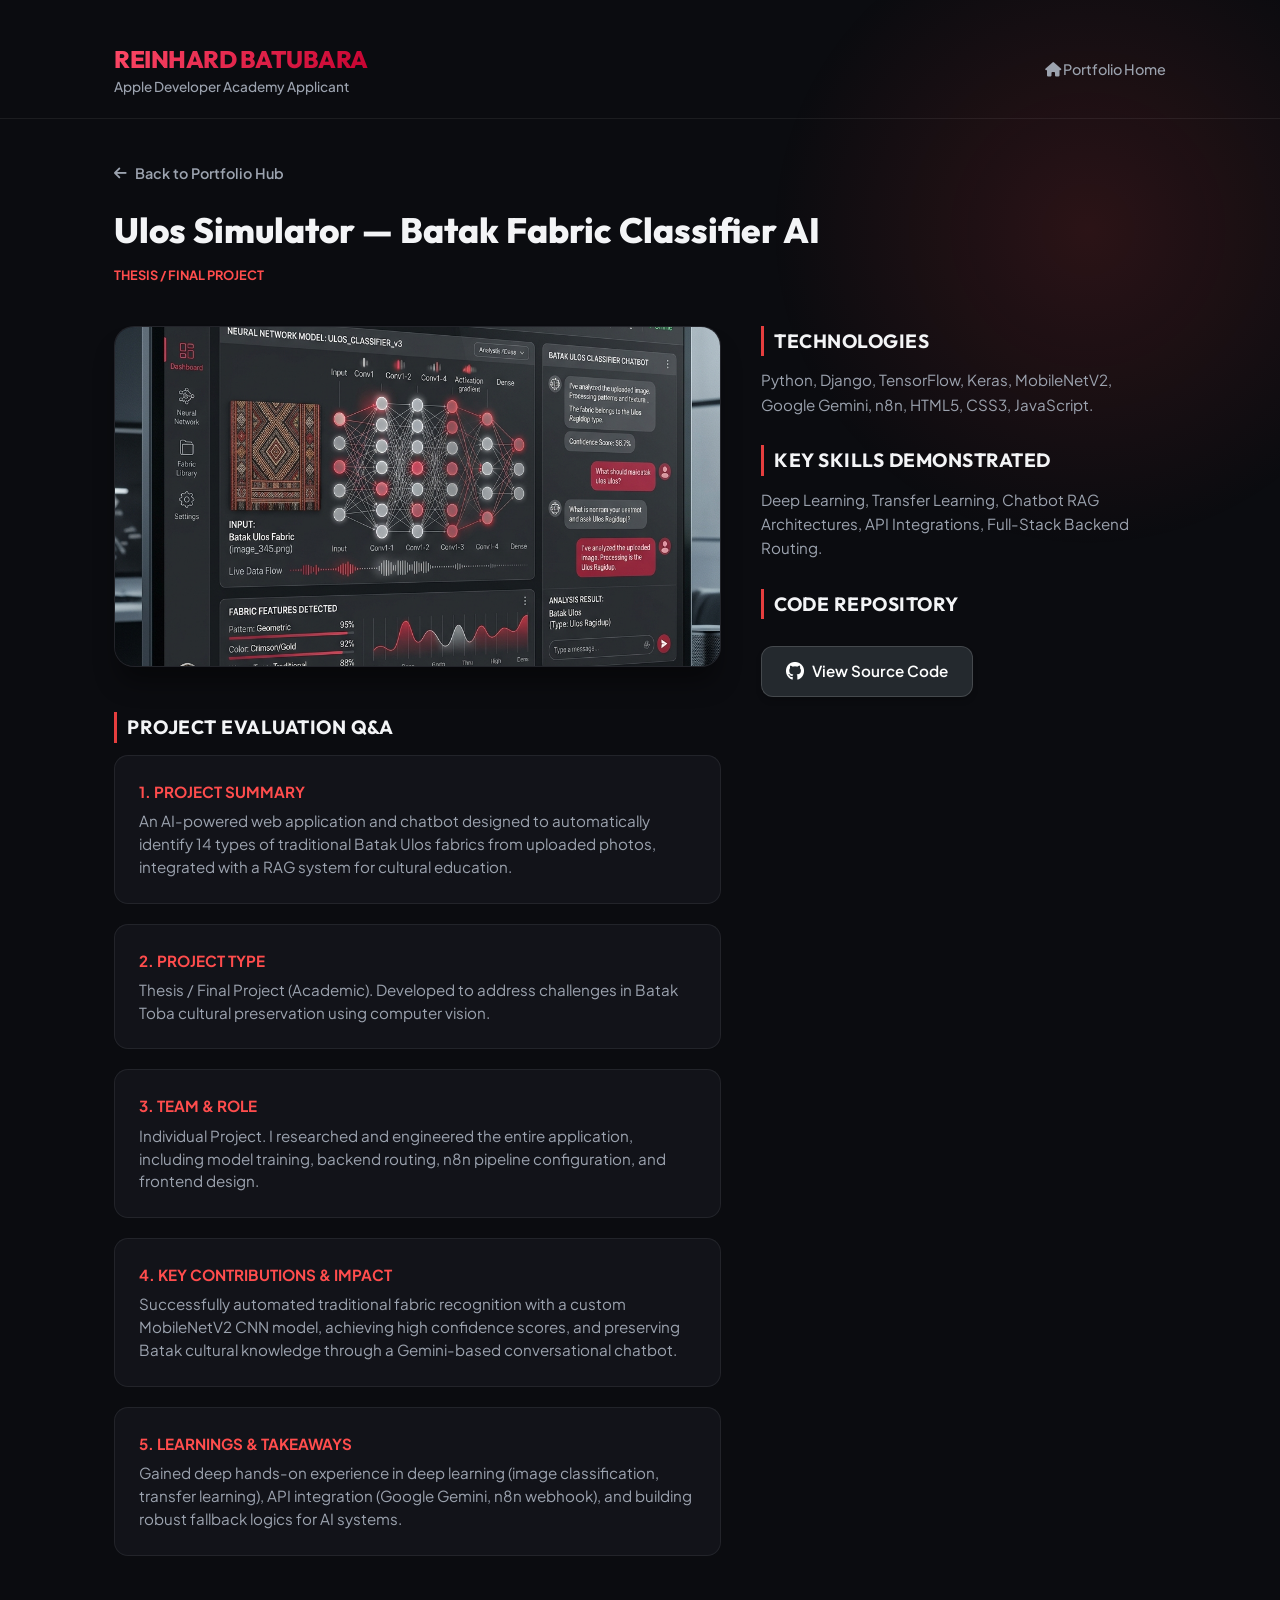
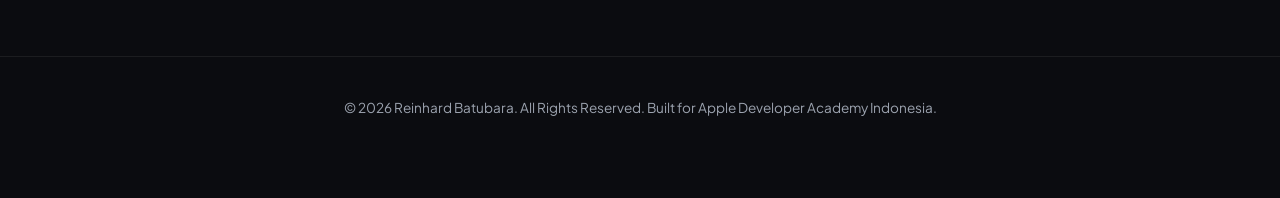
==== project1.html @ 29397d7a "Deploy premium CV & Project Portfolio website for Apple Developer Academy" ====
<!DOCTYPE html>
<html lang="en">
<head>
  <meta charset="UTF-8">
  <meta name="viewport" content="width=device-width, initial-scale=1.0">
  <title>Project 1: Ulos Simulator — Reinhard Batubara</title>
  <link rel="stylesheet" href="style.css">
  <link rel="stylesheet" href="https://cdnjs.cloudflare.com/ajax/libs/font-awesome/6.4.0/css/all.min.css">
</head>
<body>
  <div class="bg-glow"></div>

  <header>
    <div class="container header-inner">
      <div>
        <div class="logo">REINHARD BATUBARA</div>
        <div class="logo-sub">Apple Developer Academy Applicant</div>
      </div>
      <div class="social-links">
        <a href="index.html"><i class="fas fa-home"></i> Portfolio Home</a>
      </div>
    </div>
  </header>

  <main class="container">
    <!-- Back Button -->
    <a href="index.html" class="btn-back"><i class="fas fa-arrow-left" style="margin-right: 8px;"></i> Back to Portfolio Hub</a>

    <div class="detail-title">Ulos Simulator — Batak Fabric Classifier AI</div>
    <div class="detail-tag">Thesis / Final Project</div>

    <div class="detail-layout">
      <!-- Main Content (Left) -->
      <div class="detail-main">
        <div class="mockup-container">
          <img src="assets/project1_mockup.jpg" alt="Ulos Simulator Mockup" onerror="this.src='https://images.unsplash.com/photo-1542831371-29b0f74f9713?w=800';">
        </div>

        <h3 class="section-title" style="margin-top: 15px;">Project Evaluation Q&A</h3>
        
        <!-- QA 1: Summary -->
        <div class="qa-card">
          <div class="qa-title">1. Project Summary</div>
          <div class="qa-desc">An AI-powered web application and chatbot designed to automatically identify 14 types of traditional Batak Ulos fabrics from uploaded photos, integrated with a RAG system for cultural education.</div>
        </div>

        <!-- QA 2: Project Type -->
        <div class="qa-card">
          <div class="qa-title">2. Project Type</div>
          <div class="qa-desc">Thesis / Final Project (Academic). Developed to address challenges in Batak Toba cultural preservation using computer vision.</div>
        </div>

        <!-- QA 3: Team & Role -->
        <div class="qa-card">
          <div class="qa-title">3. Team & Role</div>
          <div class="qa-desc">Individual Project. I researched and engineered the entire application, including model training, backend routing, n8n pipeline configuration, and frontend design.</div>
        </div>

        <!-- QA 4: Contributions & Impact -->
        <div class="qa-card">
          <div class="qa-title">4. Key Contributions & Impact</div>
          <div class="qa-desc">Successfully automated traditional fabric recognition with a custom MobileNetV2 CNN model, achieving high confidence scores, and preserving Batak cultural knowledge through a Gemini-based conversational chatbot.</div>
        </div>

        <!-- QA 5: Learnings -->
        <div class="qa-card">
          <div class="qa-title">5. Learnings & Takeaways</div>
          <div class="qa-desc">Gained deep hands-on experience in deep learning (image classification, transfer learning), API integration (Google Gemini, n8n webhook), and building robust fallback logics for AI systems.</div>
        </div>
      </div>

      <!-- Sidebar (Right) -->
      <div>
        <h3 class="section-title">Technologies</h3>
        <p class="section-content">
          Python, Django, TensorFlow, Keras, MobileNetV2, Google Gemini, n8n, HTML5, CSS3, JavaScript.
        </p>

        <h3 class="section-title">Key Skills Demonstrated</h3>
        <p class="section-content">
          Deep Learning, Transfer Learning, Chatbot RAG Architectures, API Integrations, Full-Stack Backend Routing.
        </p>

        <h3 class="section-title">Code Repository</h3>
        <a href="https://github.com/ReinhardBatubara/Ulos_Simulator" target="_blank" class="btn-github">
          <i class="fab fa-github" style="font-size: 1.15rem;"></i> View Source Code
        </a>
      </div>
    </div>
  </main>

  <footer>
    <div class="container">
      <p>&copy; 2026 Reinhard Batubara. All Rights Reserved. Built for Apple Developer Academy Indonesia.</p>
    </div>
  </footer>
</body>
</html>
---- style.css ----
@import url('https://fonts.googleapis.com/css2?family=Outfit:wght@300;400;500;600;700;800&family=Plus+Jakarta+Sans:wght@300;400;500;600;700&display=swap');

:root {
  --bg-dark: #0B0C10;
  --bg-surface: rgba(22, 24, 30, 0.7);
  --border-color: rgba(255, 255, 255, 0.07);
  --text-primary: #F3F4F6;
  --text-secondary: #9CA3AF;
  
  /* Crimson Red theme */
  --accent-red: #E53E3E;
  --accent-bright: #FF4D4D;
  --accent-glow: rgba(229, 62, 62, 0.15);
  --red-gradient: linear-gradient(135deg, #FF4B68 0%, #C5002F 100%);
  --gray-gradient: linear-gradient(135deg, #242730 0%, #16181F 100%);
  
  --font-heading: 'Outfit', sans-serif;
  --font-body: 'Plus Jakarta Sans', sans-serif;
  --shadow-sm: 0 4px 6px -1px rgba(0, 0, 0, 0.2);
  --shadow-lg: 0 20px 25px -5px rgba(0, 0, 0, 0.4);
  --transition-smooth: all 0.35s cubic-bezier(0.4, 0, 0.2, 1);
}

* {
  box-sizing: border-box;
  margin: 0;
  padding: 0;
}

body {
  background-color: var(--bg-dark);
  color: var(--text-primary);
  font-family: var(--font-body);
  line-height: 1.6;
  overflow-x: hidden;
  padding-bottom: 60px;
}

/* Background animated glow effect */
.bg-glow {
  position: fixed;
  top: -10%;
  right: -10%;
  width: 50vw;
  height: 50vw;
  background: radial-gradient(circle, var(--accent-glow) 0%, rgba(11, 12, 16, 0) 70%);
  z-index: -1;
  pointer-events: none;
  border-radius: 50%;
  animation: float-glow 20s infinite alternate;
}

@keyframes float-glow {
  0% { transform: translate(0, 0) scale(1); }
  100% { transform: translate(-10%, 10%) scale(1.1); }
}

/* Container */
.container {
  max-width: 1100px;
  margin: 0 auto;
  padding: 0 24px;
}

/* Header & Navigation */
header {
  padding: 40px 0 20px 0;
  border-bottom: 1px solid var(--border-color);
  margin-bottom: 40px;
}

.header-inner {
  display: flex;
  justify-content: space-between;
  align-items: center;
}

.logo {
  font-family: var(--font-heading);
  font-weight: 800;
  font-size: 1.5rem;
  letter-spacing: -0.5px;
  background: var(--red-gradient);
  -webkit-background-clip: text;
  -webkit-text-fill-color: transparent;
}

.logo-sub {
  color: var(--text-secondary);
  font-size: 0.85rem;
  font-weight: 500;
  margin-top: -2px;
}

.social-links a {
  color: var(--text-secondary);
  text-decoration: none;
  font-weight: 500;
  font-size: 0.9rem;
  margin-left: 20px;
  transition: var(--transition-smooth);
}

.social-links a:hover {
  color: var(--accent-bright);
}

/* Hero Section */
.hero {
  padding: 20px 0 60px 0;
  text-align: center;
}

.avatar-container {
  width: 120px;
  height: 120px;
  margin: 0 auto 24px auto;
  border-radius: 50%;
  padding: 3px;
  background: var(--red-gradient);
  box-shadow: 0 10px 25px rgba(229, 62, 62, 0.3);
}

.avatar-container img {
  width: 100%;
  height: 100%;
  border-radius: 50%;
  object-fit: cover;
  border: 4px solid var(--bg-dark);
}

h1 {
  font-family: var(--font-heading);
  font-weight: 800;
  font-size: 3rem;
  line-height: 1.15;
  letter-spacing: -1.5px;
  margin-bottom: 12px;
  color: var(--text-primary);
}

h1 span {
  background: var(--red-gradient);
  -webkit-background-clip: text;
  -webkit-text-fill-color: transparent;
}

.tagline {
  font-size: 1.25rem;
  color: var(--text-secondary);
  max-width: 650px;
  margin: 0 auto 24px auto;
  font-weight: 400;
}

.contact-meta {
  display: flex;
  justify-content: center;
  gap: 20px;
  flex-wrap: wrap;
  margin-bottom: 30px;
  font-size: 0.9rem;
  color: var(--text-secondary);
}

.contact-meta span {
  display: flex;
  align-items: center;
  gap: 6px;
}

/* Grid & Cards */
.grid {
  display: grid;
  grid-template-columns: repeat(auto-fill, minmax(320px, 1fr));
  gap: 24px;
  margin-top: 30px;
}

.card {
  background: var(--bg-surface);
  border: 1px solid var(--border-color);
  border-radius: 18px;
  padding: 28px;
  box-shadow: var(--shadow-sm);
  transition: var(--transition-smooth);
  backdrop-filter: blur(12px);
  -webkit-backdrop-filter: blur(12px);
  display: flex;
  flex-direction: column;
  justify-content: space-between;
}

.card:hover {
  transform: translateY(-8px);
  border-color: rgba(229, 62, 62, 0.4);
  box-shadow: 0 15px 30px rgba(0, 0, 0, 0.3), 0 0 20px rgba(229, 62, 62, 0.1);
}

.card-top {
  margin-bottom: 20px;
}

.card-tag {
  display: inline-block;
  font-size: 0.75rem;
  font-weight: 700;
  text-transform: uppercase;
  color: var(--accent-bright);
  background: rgba(229, 62, 62, 0.12);
  padding: 4px 10px;
  border-radius: 20px;
  margin-bottom: 14px;
}

.card-title {
  font-family: var(--font-heading);
  font-size: 1.35rem;
  font-weight: 700;
  margin-bottom: 10px;
  color: var(--text-primary);
  line-height: 1.3;
}

.card-desc {
  font-size: 0.9rem;
  color: var(--text-secondary);
  line-height: 1.5;
}

.card-bottom {
  display: flex;
  justify-content: space-between;
  align-items: center;
  margin-top: 15px;
}

.card-lang {
  font-size: 0.8rem;
  font-weight: 600;
  color: var(--text-secondary);
}

.btn-primary {
  display: inline-flex;
  align-items: center;
  justify-content: center;
  background: var(--red-gradient);
  color: #fff;
  text-decoration: none;
  font-weight: 600;
  font-size: 0.9rem;
  padding: 10px 20px;
  border-radius: 10px;
  box-shadow: 0 4px 12px rgba(229, 62, 62, 0.2);
  transition: var(--transition-smooth);
}

.btn-primary:hover {
  transform: scale(1.03);
  box-shadow: 0 6px 16px rgba(229, 62, 62, 0.35);
}

/* Detail Pages styling */
.btn-back {
  display: inline-flex;
  align-items: center;
  color: var(--text-secondary);
  text-decoration: none;
  font-weight: 600;
  font-size: 0.9rem;
  margin-bottom: 24px;
  transition: var(--transition-smooth);
}

.btn-back:hover {
  color: var(--accent-bright);
  transform: translateX(-4px);
}

.detail-layout {
  display: grid;
  grid-template-columns: 1.5fr 1fr;
  gap: 40px;
  margin-top: 20px;
}

@media (max-width: 850px) {
  .detail-layout {
    grid-template-columns: 1fr;
  }
}

.detail-main {
  display: flex;
  flex-direction: column;
}

.mockup-container {
  width: 100%;
  border-radius: 20px;
  overflow: hidden;
  border: 1px solid var(--border-color);
  background: var(--bg-surface);
  box-shadow: var(--shadow-lg);
  margin-bottom: 30px;
  aspect-ratio: 16/9;
}

.mockup-container img {
  width: 100%;
  height: 100%;
  object-fit: cover;
}

.detail-title {
  font-family: var(--font-heading);
  font-size: 2.2rem;
  font-weight: 800;
  margin-bottom: 10px;
  line-height: 1.2;
}

.detail-tag {
  display: inline-block;
  font-size: 0.8rem;
  font-weight: 700;
  text-transform: uppercase;
  color: var(--accent-bright);
  margin-bottom: 20px;
}

.section-title {
  font-family: var(--font-heading);
  font-size: 1.2rem;
  font-weight: 700;
  margin-bottom: 12px;
  text-transform: uppercase;
  letter-spacing: 0.5px;
  color: var(--text-primary);
  border-left: 3px solid var(--accent-red);
  padding-left: 10px;
}

.section-content {
  font-size: 0.95rem;
  color: var(--text-secondary);
  line-height: 1.6;
  margin-bottom: 28px;
}

.qa-card {
  background: var(--bg-surface);
  border: 1px solid var(--border-color);
  border-radius: 14px;
  padding: 24px;
  margin-bottom: 20px;
  backdrop-filter: blur(10px);
}

.qa-title {
  font-weight: 700;
  color: var(--accent-bright);
  font-size: 0.95rem;
  margin-bottom: 6px;
  text-transform: uppercase;
}

.qa-desc {
  font-size: 0.95rem;
  color: var(--text-secondary);
  line-height: 1.5;
}

.btn-github {
  display: inline-flex;
  align-items: center;
  justify-content: center;
  background: #24292E;
  color: #fff;
  text-decoration: none;
  font-weight: 600;
  font-size: 0.95rem;
  padding: 12px 24px;
  border-radius: 12px;
  border: 1px solid rgba(255, 255, 255, 0.15);
  box-shadow: var(--shadow-sm);
  transition: var(--transition-smooth);
  margin-top: 15px;
  gap: 8px;
}

.btn-github:hover {
  background: #181C20;
  transform: translateY(-2px);
  box-shadow: 0 8px 16px rgba(0,0,0,0.4);
}

/* Footer style */
footer {
  text-align: center;
  padding: 40px 0 20px 0;
  font-size: 0.85rem;
  color: var(--text-secondary);
  border-top: 1px solid var(--border-color);
  margin-top: 80px;
}

footer a {
  color: var(--accent-bright);
  text-decoration: none;
}
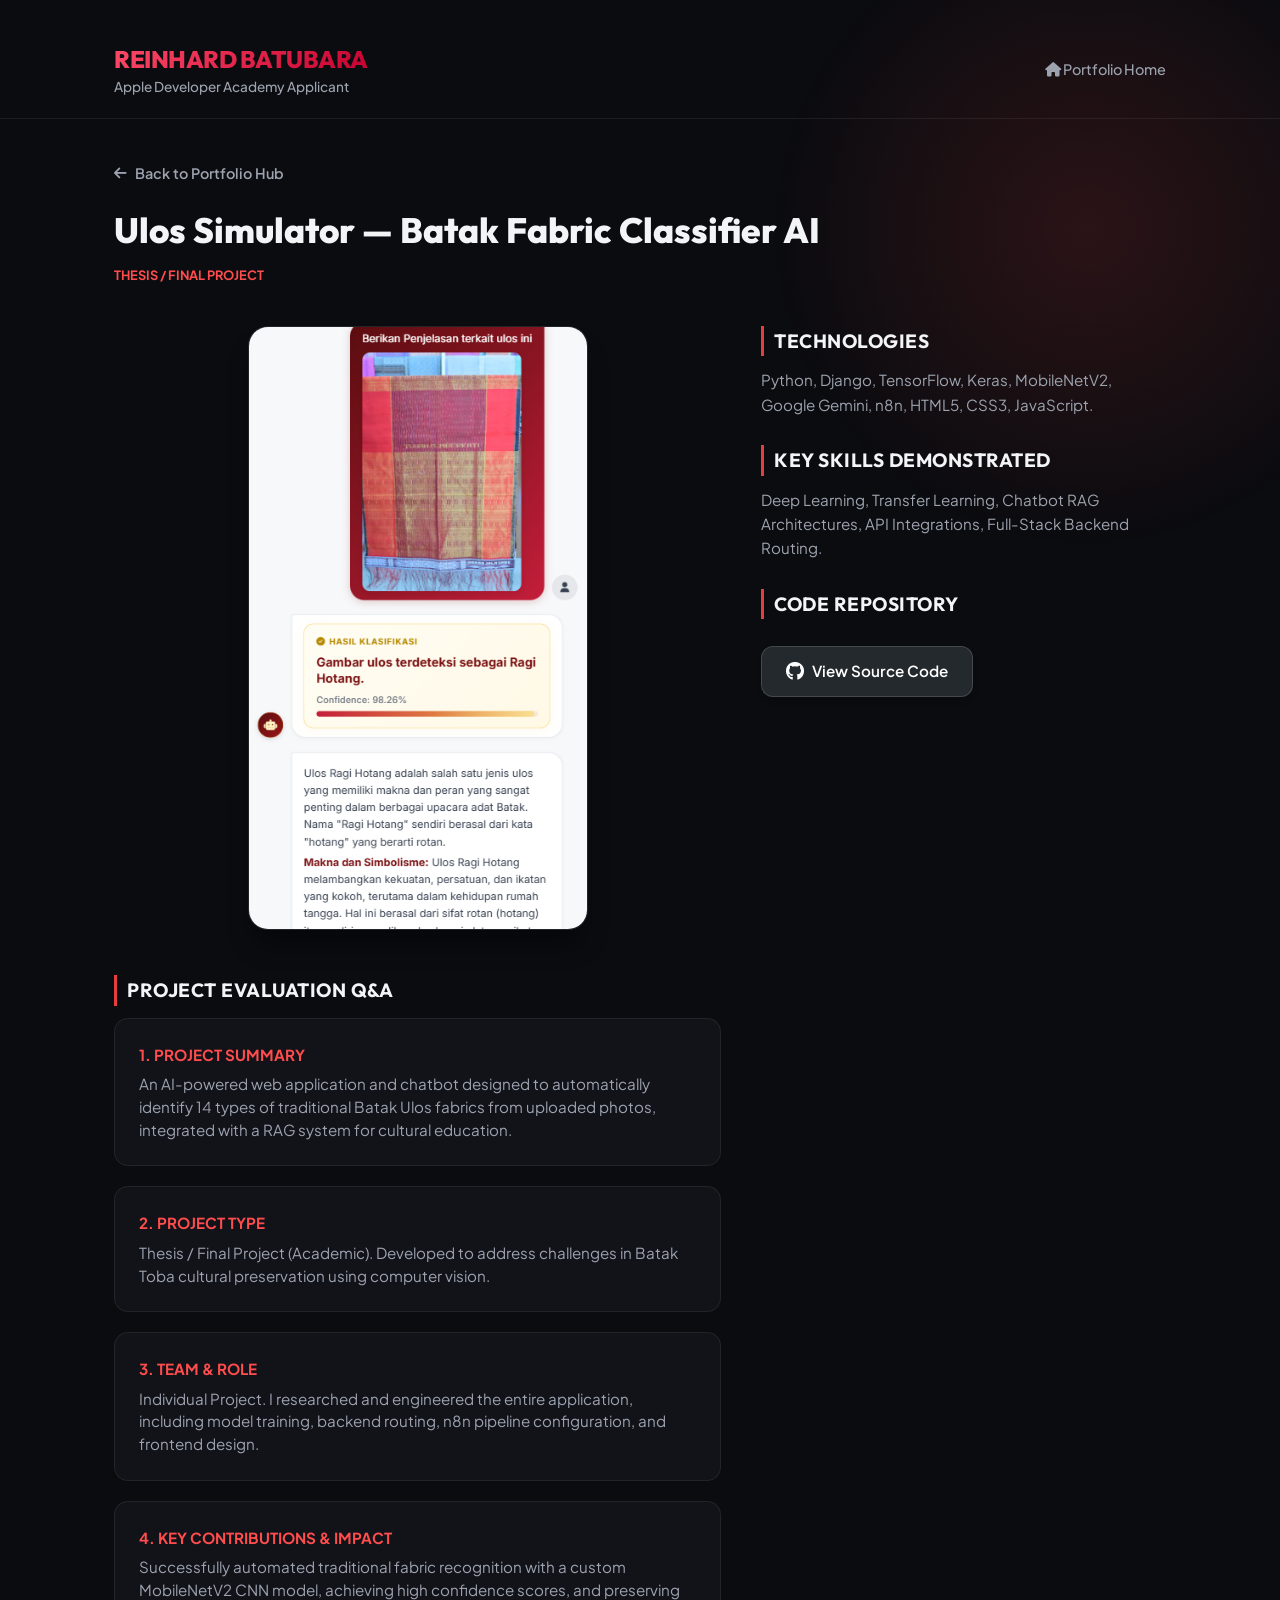
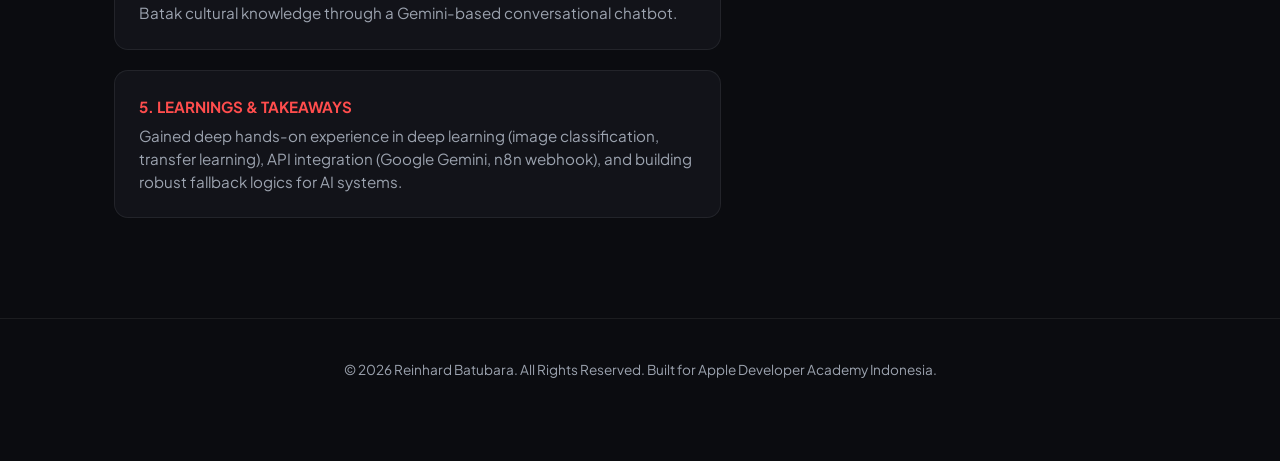
==== commit 5502240a: "Update Ulos Simulator mockup to display in portrait layout" ====
--- a/project1.html
+++ b/project1.html
@@ -32,7 +32,7 @@
     <div class="detail-layout">
       <!-- Main Content (Left) -->
       <div class="detail-main">
-        <div class="mockup-container">
+        <div class="mockup-container portrait">
           <img src="assets/project1_mockup.jpg" alt="Ulos Simulator Mockup" onerror="this.src='https://images.unsplash.com/photo-1542831371-29b0f74f9713?w=800';">
         </div>
 
--- a/style.css
+++ b/style.css
@@ -307,6 +307,13 @@
   aspect-ratio: 16/9;
 }
 
+.mockup-container.portrait {
+  max-width: 340px;
+  aspect-ratio: 9/16;
+  margin-left: auto;
+  margin-right: auto;
+}
+
 .mockup-container img {
   width: 100%;
   height: 100%;
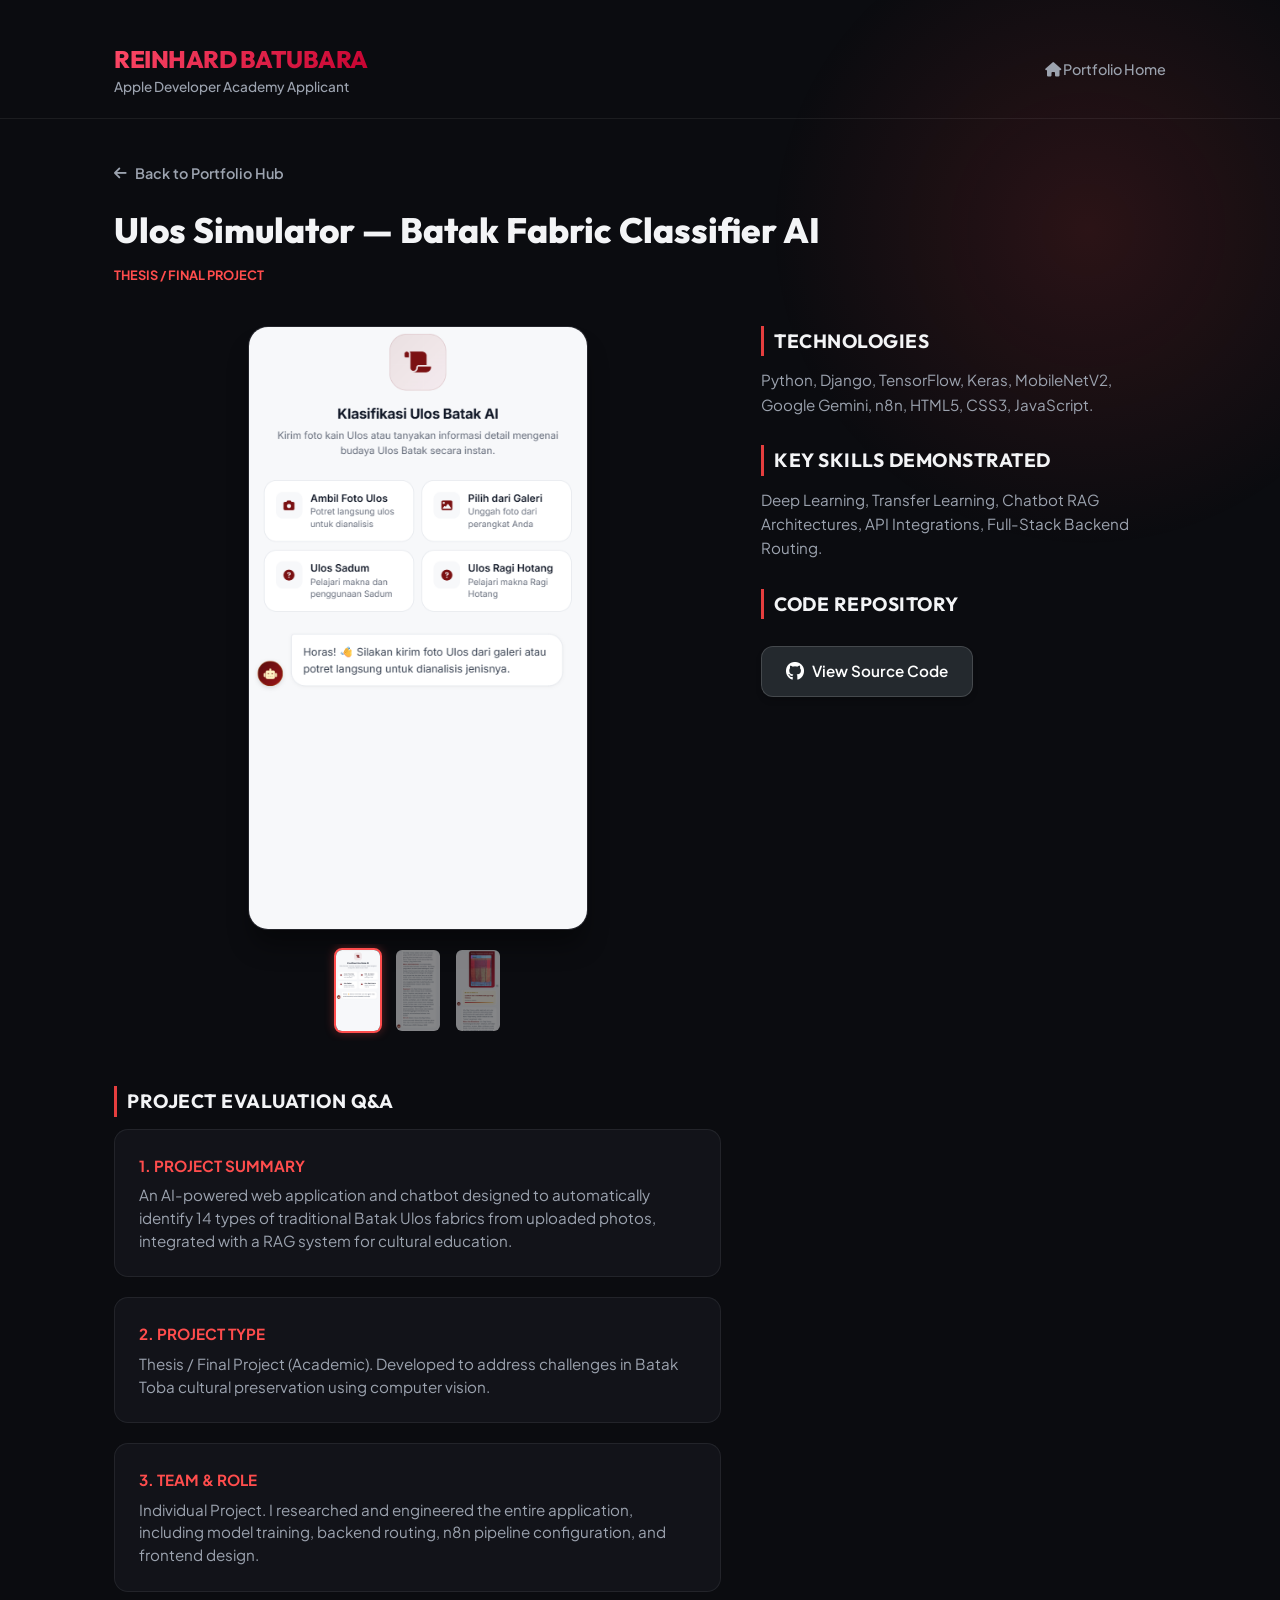
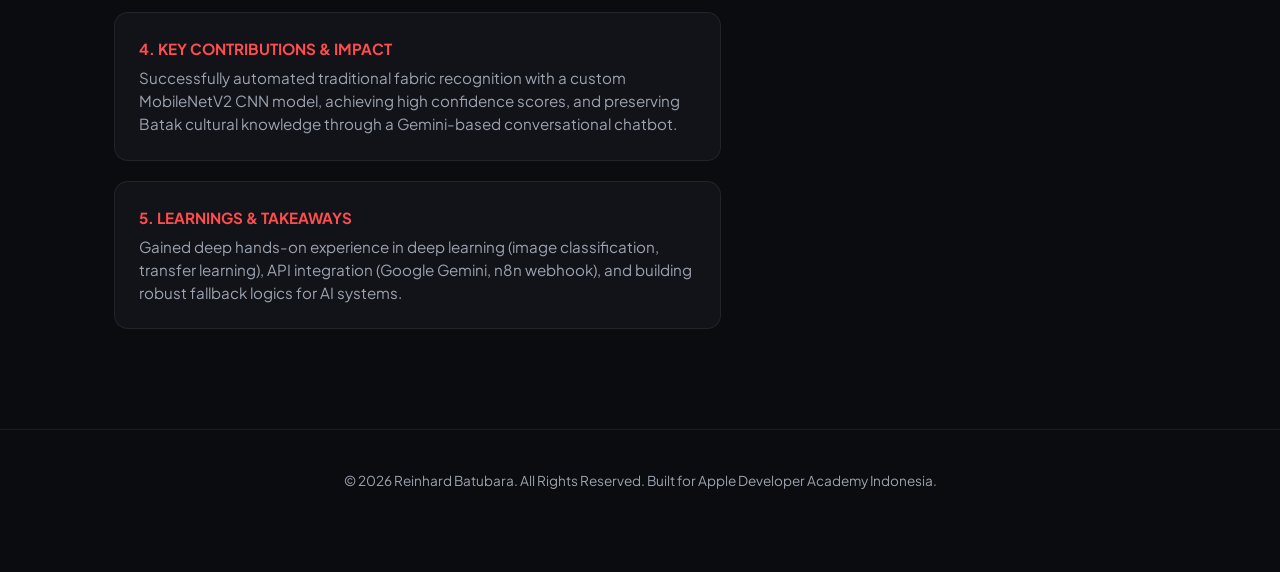
==== commit edf8394c: "Implement interactive screenshot gallery for all projects" ====
--- a/project1.html
+++ b/project1.html
@@ -4,7 +4,7 @@
   <meta charset="UTF-8">
   <meta name="viewport" content="width=device-width, initial-scale=1.0">
   <title>Project 1: Ulos Simulator — Reinhard Batubara</title>
-  <link rel="stylesheet" href="style.css">
+  <link rel="stylesheet" href="style.css?v=1.1">
   <link rel="stylesheet" href="https://cdnjs.cloudflare.com/ajax/libs/font-awesome/6.4.0/css/all.min.css">
 </head>
 <body>
@@ -32,8 +32,15 @@
     <div class="detail-layout">
       <!-- Main Content (Left) -->
       <div class="detail-main">
-        <div class="mockup-container portrait">
-          <img src="assets/project1_mockup.jpg" alt="Ulos Simulator Mockup" onerror="this.src='https://images.unsplash.com/photo-1542831371-29b0f74f9713?w=800';">
+        <div class="gallery-container portrait">
+          <div class="mockup-container portrait">
+            <img id="active-mockup" src="assets/project1_img1.png" alt="Ulos Simulator Mockup" onerror="this.src='assets/project1_mockup.jpg';">
+          </div>
+          <div class="thumbnails-grid">
+            <img class="thumbnail active" src="assets/project1_img1.png" alt="Screen 1" onclick="changeMockup(this)">
+            <img class="thumbnail" src="assets/project1_img2.png" alt="Screen 2" onclick="changeMockup(this)">
+            <img class="thumbnail" src="assets/project1_img3.png" alt="Screen 3" onclick="changeMockup(this)">
+          </div>
         </div>
 
         <h3 class="section-title" style="margin-top: 15px;">Project Evaluation Q&A</h3>
@@ -94,5 +101,19 @@
       <p>&copy; 2026 Reinhard Batubara. All Rights Reserved. Built for Apple Developer Academy Indonesia.</p>
     </div>
   </footer>
+  <script>
+    function changeMockup(thumbnailEl) {
+      const activeImg = document.getElementById('active-mockup');
+      activeImg.style.opacity = '0';
+      setTimeout(() => {
+        activeImg.src = thumbnailEl.src;
+        activeImg.style.opacity = '1';
+      }, 150);
+      
+      const thumbnails = document.querySelectorAll('.thumbnail');
+      thumbnails.forEach(t => t.classList.remove('active'));
+      thumbnailEl.classList.add('active');
+    }
+  </script>
 </body>
 </html>
--- a/style.css
+++ b/style.css
@@ -296,6 +296,17 @@
   flex-direction: column;
 }
 
+/* Gallery Styles */
+.gallery-container {
+  display: flex;
+  flex-direction: column;
+  margin-bottom: 30px;
+}
+
+.gallery-container.portrait {
+  align-items: center;
+}
+
 .mockup-container {
   width: 100%;
   border-radius: 20px;
@@ -303,7 +314,7 @@
   border: 1px solid var(--border-color);
   background: var(--bg-surface);
   box-shadow: var(--shadow-lg);
-  margin-bottom: 30px;
+  margin-bottom: 14px;
   aspect-ratio: 16/9;
 }
 
@@ -318,6 +329,48 @@
   width: 100%;
   height: 100%;
   object-fit: cover;
+  transition: opacity 0.15s ease-in-out;
+}
+
+.thumbnails-grid {
+  display: flex;
+  gap: 12px;
+  justify-content: flex-start;
+  overflow-x: auto;
+  padding: 4px 0 8px 0;
+}
+
+.gallery-container.portrait .thumbnails-grid {
+  justify-content: center;
+  width: 100%;
+  max-width: 340px;
+}
+
+.thumbnail {
+  width: 80px;
+  height: 45px;
+  border-radius: 8px;
+  object-fit: cover;
+  border: 2px solid transparent;
+  cursor: pointer;
+  opacity: 0.5;
+  transition: var(--transition-smooth);
+}
+
+.gallery-container.portrait .thumbnail {
+  width: 48px;
+  height: 85px;
+}
+
+.thumbnail:hover {
+  opacity: 0.8;
+  transform: translateY(-2px);
+}
+
+.thumbnail.active {
+  opacity: 1;
+  border-color: var(--accent-bright);
+  box-shadow: 0 0 10px rgba(229, 62, 62, 0.4);
 }
 
 .detail-title {
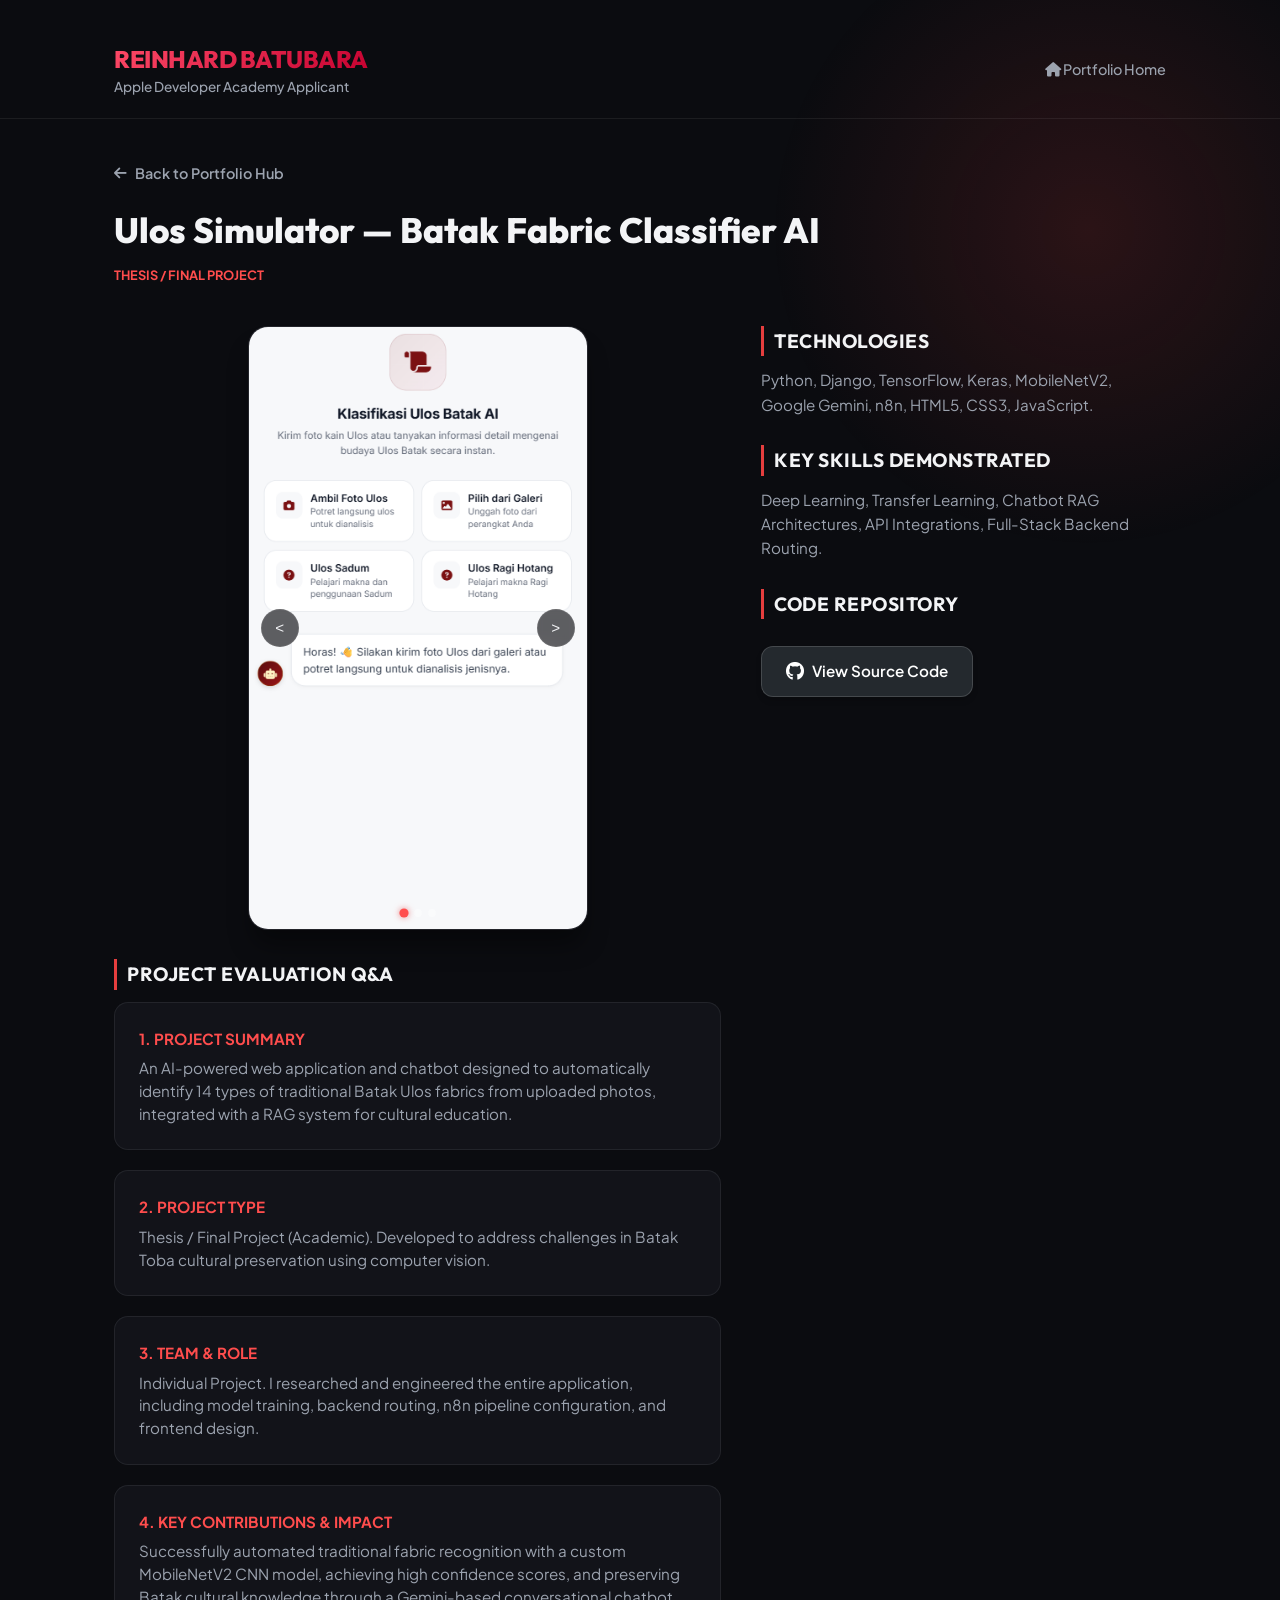
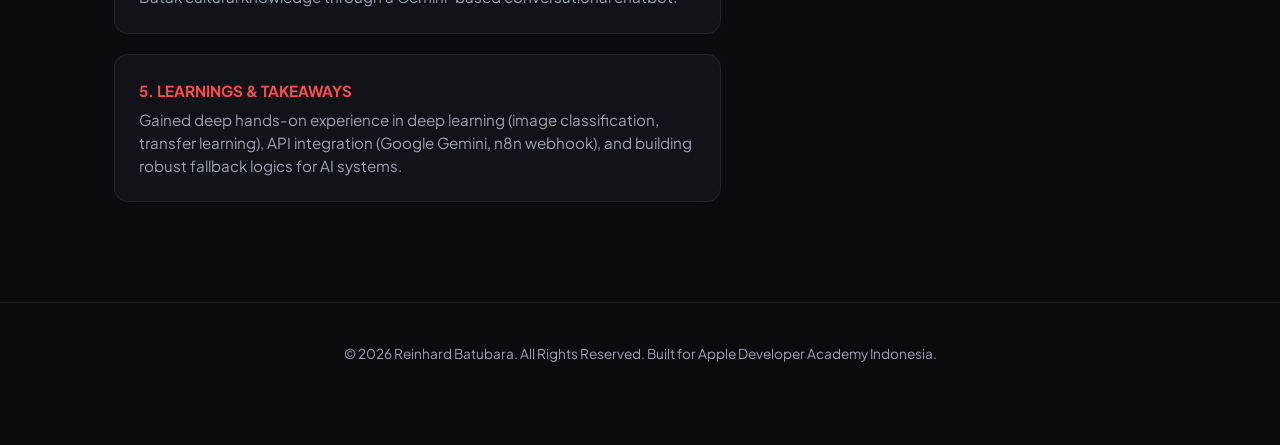
==== commit 930ec198: "Update profile picture and implement automatic horizontal sliding carousels for all project pages" ====
--- a/project1.html
+++ b/project1.html
@@ -32,14 +32,20 @@
     <div class="detail-layout">
       <!-- Main Content (Left) -->
       <div class="detail-main">
-        <div class="gallery-container portrait">
-          <div class="mockup-container portrait">
-            <img id="active-mockup" src="assets/project1_img1.png" alt="Ulos Simulator Mockup" onerror="this.src='assets/project1_mockup.jpg';">
-          </div>
-          <div class="thumbnails-grid">
-            <img class="thumbnail active" src="assets/project1_img1.png" alt="Screen 1" onclick="changeMockup(this)">
-            <img class="thumbnail" src="assets/project1_img2.png" alt="Screen 2" onclick="changeMockup(this)">
-            <img class="thumbnail" src="assets/project1_img3.png" alt="Screen 3" onclick="changeMockup(this)">
+        <div class="mockup-container portrait">
+          <div class="slider-wrapper">
+            <div class="slider-track" id="slider-track">
+              <img src="assets/project1_img1.png" alt="Screen 1" onerror="this.src='assets/project1_mockup.jpg';">
+              <img src="assets/project1_img2.png" alt="Screen 2">
+              <img src="assets/project1_img3.png" alt="Screen 3">
+            </div>
+            <button class="slider-btn prev-btn" onclick="moveSlide(-1)">&lt;</button>
+            <button class="slider-btn next-btn" onclick="moveSlide(1)">&gt;</button>
+            <div class="slider-dots" id="slider-dots">
+              <span class="dot active" onclick="currentSlide(0)"></span>
+              <span class="dot" onclick="currentSlide(1)"></span>
+              <span class="dot" onclick="currentSlide(2)"></span>
+            </div>
           </div>
         </div>
 
@@ -102,18 +108,48 @@
     </div>
   </footer>
   <script>
-    function changeMockup(thumbnailEl) {
-      const activeImg = document.getElementById('active-mockup');
-      activeImg.style.opacity = '0';
-      setTimeout(() => {
-        activeImg.src = thumbnailEl.src;
-        activeImg.style.opacity = '1';
-      }, 150);
-      
-      const thumbnails = document.querySelectorAll('.thumbnail');
-      thumbnails.forEach(t => t.classList.remove('active'));
-      thumbnailEl.classList.add('active');
+    let currentIndex = 0;
+    const track = document.getElementById('slider-track');
+    const dots = document.querySelectorAll('.dot');
+    const totalSlides = dots.length;
+    let autoSlideInterval;
+
+    function updateSlider() {
+      track.style.transform = `translateX(-${currentIndex * 100}%)`;
+      dots.forEach((dot, idx) => {
+        if (idx === currentIndex) {
+          dot.classList.add('active');
+        } else {
+          dot.classList.remove('active');
+        }
+      });
     }
+
+    function moveSlide(direction) {
+      currentIndex = (currentIndex + direction + totalSlides) % totalSlides;
+      updateSlider();
+      resetAutoSlide();
+    }
+
+    function currentSlide(index) {
+      currentIndex = index;
+      updateSlider();
+      resetAutoSlide();
+    }
+
+    function startAutoSlide() {
+      autoSlideInterval = setInterval(() => {
+        currentIndex = (currentIndex + 1) % totalSlides;
+        updateSlider();
+      }, 5000);
+    }
+
+    function resetAutoSlide() {
+      clearInterval(autoSlideInterval);
+      startAutoSlide();
+    }
+
+    startAutoSlide();
   </script>
 </body>
 </html>
--- a/style.css
+++ b/style.css
@@ -329,48 +329,90 @@
   width: 100%;
   height: 100%;
   object-fit: cover;
-  transition: opacity 0.15s ease-in-out;
-}
-
-.thumbnails-grid {
-  display: flex;
-  gap: 12px;
-  justify-content: flex-start;
-  overflow-x: auto;
-  padding: 4px 0 8px 0;
-}
-
-.gallery-container.portrait .thumbnails-grid {
+}
+
+/* Slider Layout */
+.slider-wrapper {
+  position: relative;
+  width: 100%;
+  height: 100%;
+  overflow: hidden;
+}
+
+.slider-track {
+  display: flex;
+  width: 100%;
+  height: 100%;
+  transition: transform 0.5s cubic-bezier(0.25, 1, 0.5, 1);
+}
+
+.slider-track img {
+  width: 100%;
+  height: 100%;
+  flex-shrink: 0;
+  object-fit: cover;
+}
+
+/* Navigation Buttons (Arrows) */
+.slider-btn {
+  position: absolute;
+  top: 50%;
+  transform: translateY(-50%);
+  background: rgba(11, 12, 16, 0.65);
+  border: 1px solid var(--border-color);
+  color: var(--text-primary);
+  width: 38px;
+  height: 38px;
+  border-radius: 50%;
+  cursor: pointer;
+  display: flex;
+  align-items: center;
   justify-content: center;
-  width: 100%;
-  max-width: 340px;
-}
-
-.thumbnail {
-  width: 80px;
-  height: 45px;
-  border-radius: 8px;
-  object-fit: cover;
-  border: 2px solid transparent;
-  cursor: pointer;
-  opacity: 0.5;
-  transition: var(--transition-smooth);
-}
-
-.gallery-container.portrait .thumbnail {
-  width: 48px;
-  height: 85px;
-}
-
-.thumbnail:hover {
-  opacity: 0.8;
-  transform: translateY(-2px);
-}
-
-.thumbnail.active {
-  opacity: 1;
+  font-size: 0.95rem;
+  transition: var(--transition-smooth);
+  z-index: 10;
+  backdrop-filter: blur(4px);
+  -webkit-backdrop-filter: blur(4px);
+}
+
+.slider-btn:hover {
+  background: var(--accent-bright);
   border-color: var(--accent-bright);
   box-shadow: 0 0 10px rgba(229, 62, 62, 0.4);
+}
+
+.prev-btn {
+  left: 12px;
+}
+
+.next-btn {
+  right: 12px;
+}
+
+/* Dots Indicator */
+.slider-dots {
+  position: absolute;
+  bottom: 12px;
+  left: 50%;
+  transform: translateX(-50%);
+  display: flex;
+  gap: 6px;
+  z-index: 10;
+}
+
+.dot {
+  width: 8px;
+  height: 8px;
+  border-radius: 50%;
+  background: rgba(255, 255, 255, 0.35);
+  cursor: pointer;
+  transition: var(--transition-smooth);
+}
+
+.dot.active {
+  background: var(--accent-bright);
+  transform: scale(1.15);
+  box-shadow: 0 0 6px rgba(229, 62, 62, 0.6);
 }
 
 .detail-title {
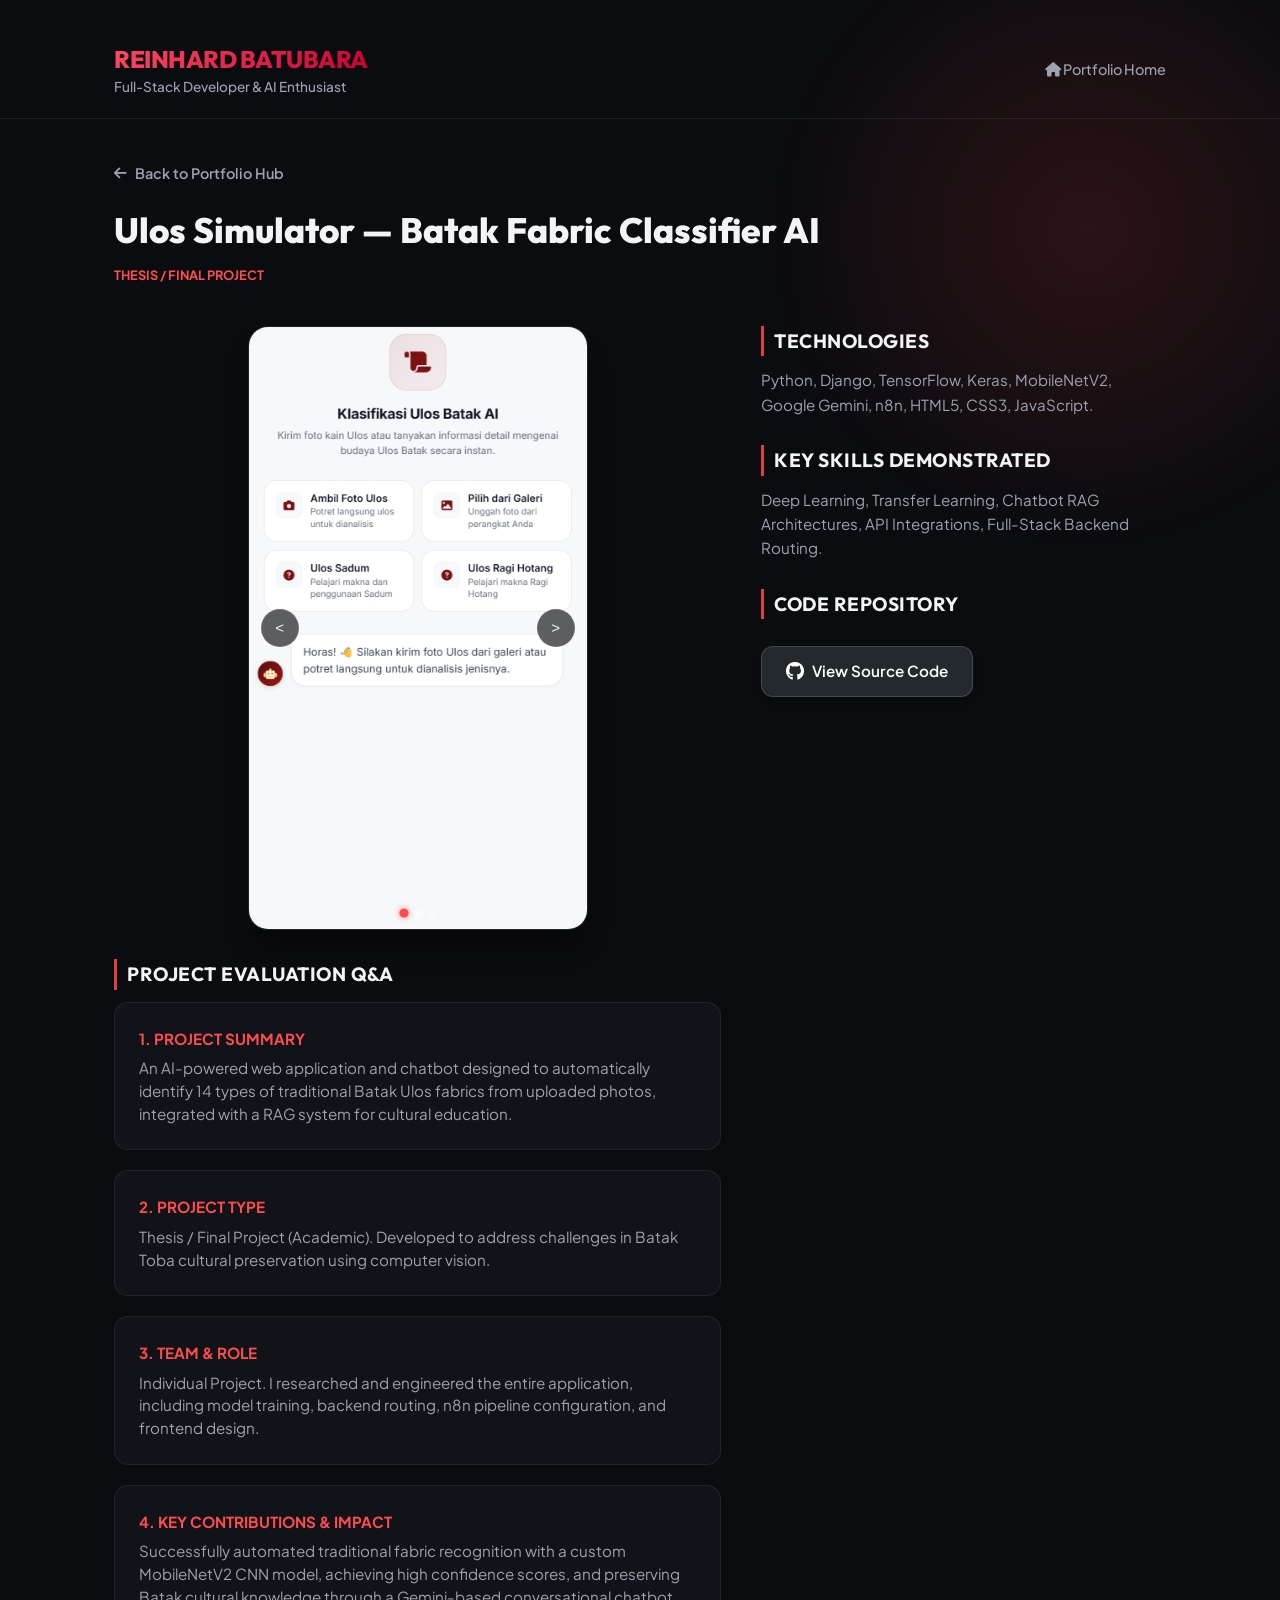
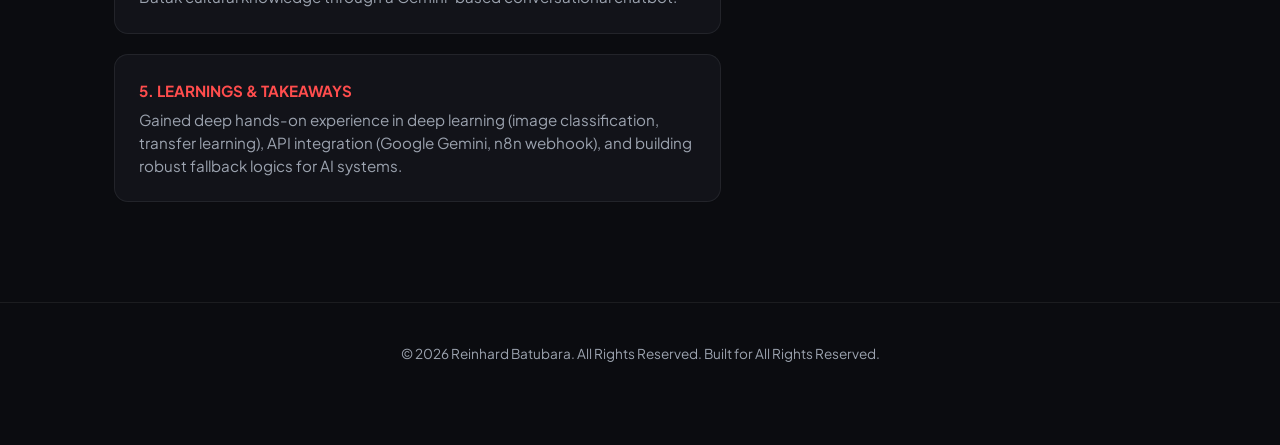
==== commit 428e860d: "refactor: remove Apple Developer Academy references, make portfolio general" ====
--- a/project1.html
+++ b/project1.html
@@ -14,7 +14,7 @@
     <div class="container header-inner">
       <div>
         <div class="logo">REINHARD BATUBARA</div>
-        <div class="logo-sub">Apple Developer Academy Applicant</div>
+        <div class="logo-sub">Full-Stack Developer &amp; AI Enthusiast</div>
       </div>
       <div class="social-links">
         <a href="index.html"><i class="fas fa-home"></i> Portfolio Home</a>
@@ -104,7 +104,7 @@
 
   <footer>
     <div class="container">
-      <p>&copy; 2026 Reinhard Batubara. All Rights Reserved. Built for Apple Developer Academy Indonesia.</p>
+      <p>&copy; 2026 Reinhard Batubara. All Rights Reserved. Built for All Rights Reserved.</p>
     </div>
   </footer>
   <script>
